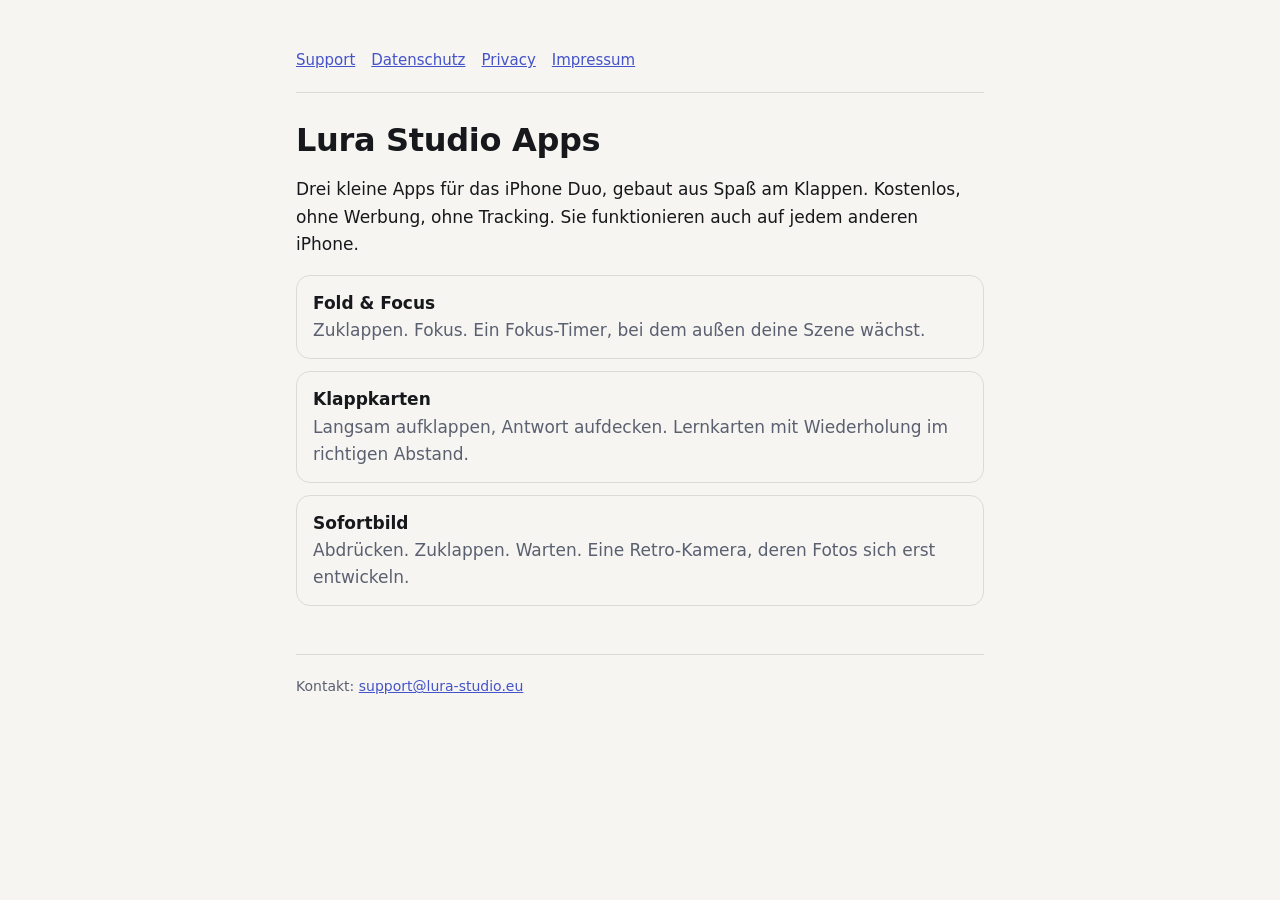
==== index.html @ 1c1b6504 "Rechtsseiten und Support für die Lura Studio Apps" ====
<!doctype html>
<html lang="de">
<head>
<meta charset="utf-8">
<meta name="viewport" content="width=device-width, initial-scale=1">
<title>Lura Studio Apps</title>
<link rel="stylesheet" href="style.css">
</head>
<body>
<main>
<nav><a href="support.html">Support</a><a href="datenschutz.html">Datenschutz</a><a href="privacy.html" lang="en">Privacy</a><a href="impressum.html">Impressum</a></nav>

<h1>Lura Studio Apps</h1>
<p>Drei kleine Apps für das iPhone Duo, gebaut aus Spaß am Klappen. Kostenlos, ohne Werbung, ohne Tracking. Sie funktionieren auch auf jedem anderen iPhone.</p>

<ul class="apps">
<li><strong>Fold &amp; Focus</strong><br><span class="muted">Zuklappen. Fokus. Ein Fokus-Timer, bei dem außen deine Szene wächst.</span></li>
<li><strong>Klappkarten</strong><br><span class="muted">Langsam aufklappen, Antwort aufdecken. Lernkarten mit Wiederholung im richtigen Abstand.</span></li>
<li><strong>Sofortbild</strong><br><span class="muted">Abdrücken. Zuklappen. Warten. Eine Retro-Kamera, deren Fotos sich erst entwickeln.</span></li>
</ul>

<footer>Kontakt: <a href="mailto:support@lura-studio.eu">support@lura-studio.eu</a></footer>
</main>
</body>
</html>
---- style.css ----
:root {
  --bg: #f6f5f2;
  --text: #17181c;
  --muted: #5b6070;
  --line: rgba(23, 24, 28, 0.12);
  --accent: #4453c9;
}
@media (prefers-color-scheme: dark) {
  :root {
    --bg: #0f1013;
    --text: #f1efea;
    --muted: #a3a7b2;
    --line: rgba(241, 239, 234, 0.14);
    --accent: #9aa5ff;
  }
}
* { box-sizing: border-box; }
body {
  margin: 0;
  background: var(--bg);
  color: var(--text);
  font: 17px/1.6 -apple-system, BlinkMacSystemFont, "Segoe UI", system-ui, sans-serif;
}
main { max-width: 720px; margin: 0 auto; padding: 48px 16px 72px; }
h1 { font-size: 2rem; line-height: 1.2; margin: 0 0 8px; letter-spacing: -0.01em; }
h2 { font-size: 1.2rem; margin: 36px 0 8px; }
p, li { color: var(--text); }
.muted { color: var(--muted); }
a { color: var(--accent); }
nav { display: flex; flex-wrap: wrap; gap: 16px; padding-bottom: 20px; margin-bottom: 28px; border-bottom: 1px solid var(--line); font-size: 15px; }
.apps { display: grid; gap: 12px; padding: 0; list-style: none; }
.apps li { padding: 14px 16px; border: 1px solid var(--line); border-radius: 14px; }
footer { margin-top: 48px; padding-top: 20px; border-top: 1px solid var(--line); font-size: 14px; color: var(--muted); }
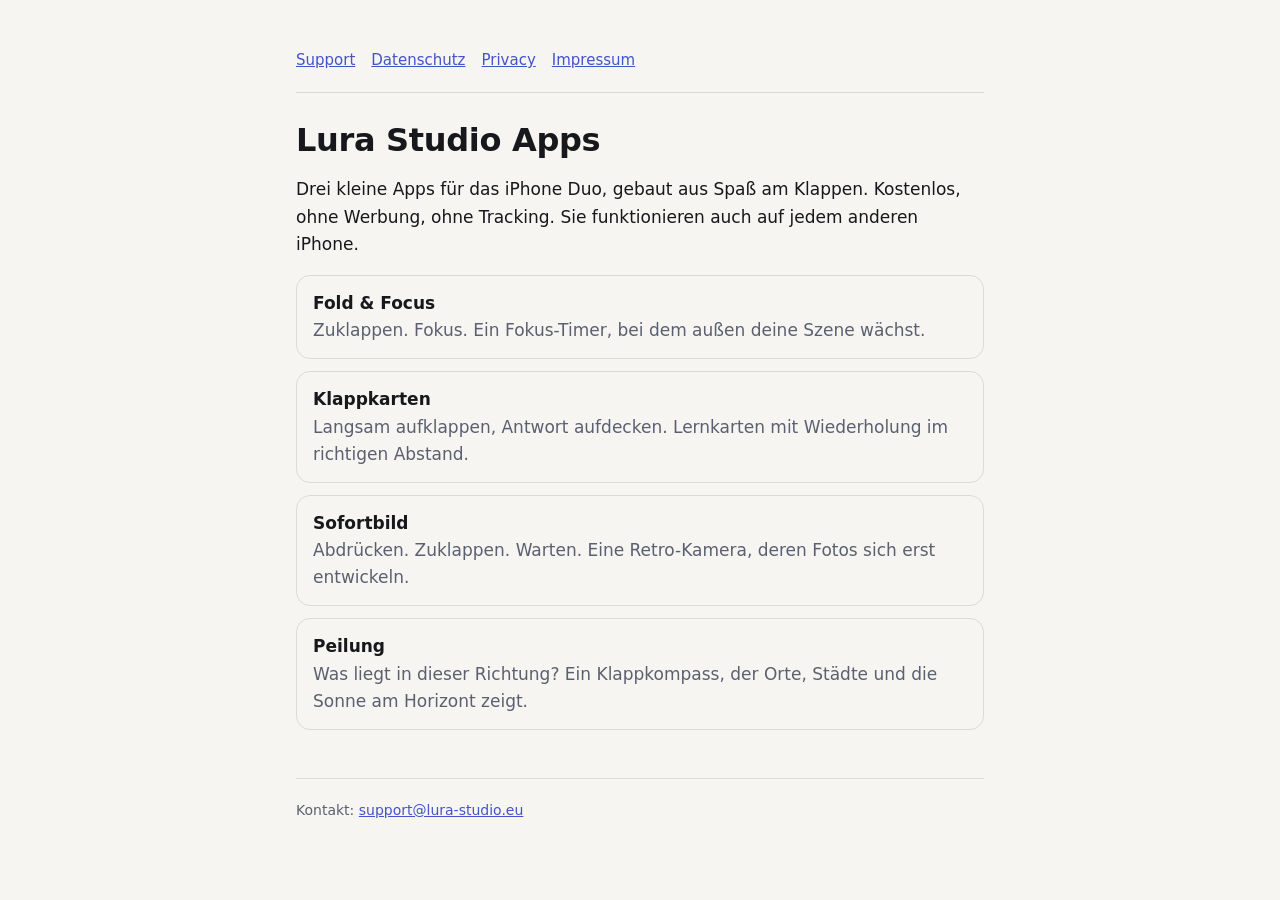
==== commit ddeb2ffb: "Peilung: Datenschutz (Standort), Übersicht und Support Co-Authored-By: Claude Opus 5.5 <noreply@anth" ====
--- a/index.html
+++ b/index.html
@@ -17,6 +17,7 @@
 <li><strong>Fold &amp; Focus</strong><br><span class="muted">Zuklappen. Fokus. Ein Fokus-Timer, bei dem außen deine Szene wächst.</span></li>
 <li><strong>Klappkarten</strong><br><span class="muted">Langsam aufklappen, Antwort aufdecken. Lernkarten mit Wiederholung im richtigen Abstand.</span></li>
 <li><strong>Sofortbild</strong><br><span class="muted">Abdrücken. Zuklappen. Warten. Eine Retro-Kamera, deren Fotos sich erst entwickeln.</span></li>
+<li><strong>Peilung</strong><br><span class="muted">Was liegt in dieser Richtung? Ein Klappkompass, der Orte, Städte und die Sonne am Horizont zeigt.</span></li>
 </ul>
 
 <footer>Kontakt: <a href="mailto:support@lura-studio.eu">support@lura-studio.eu</a></footer>
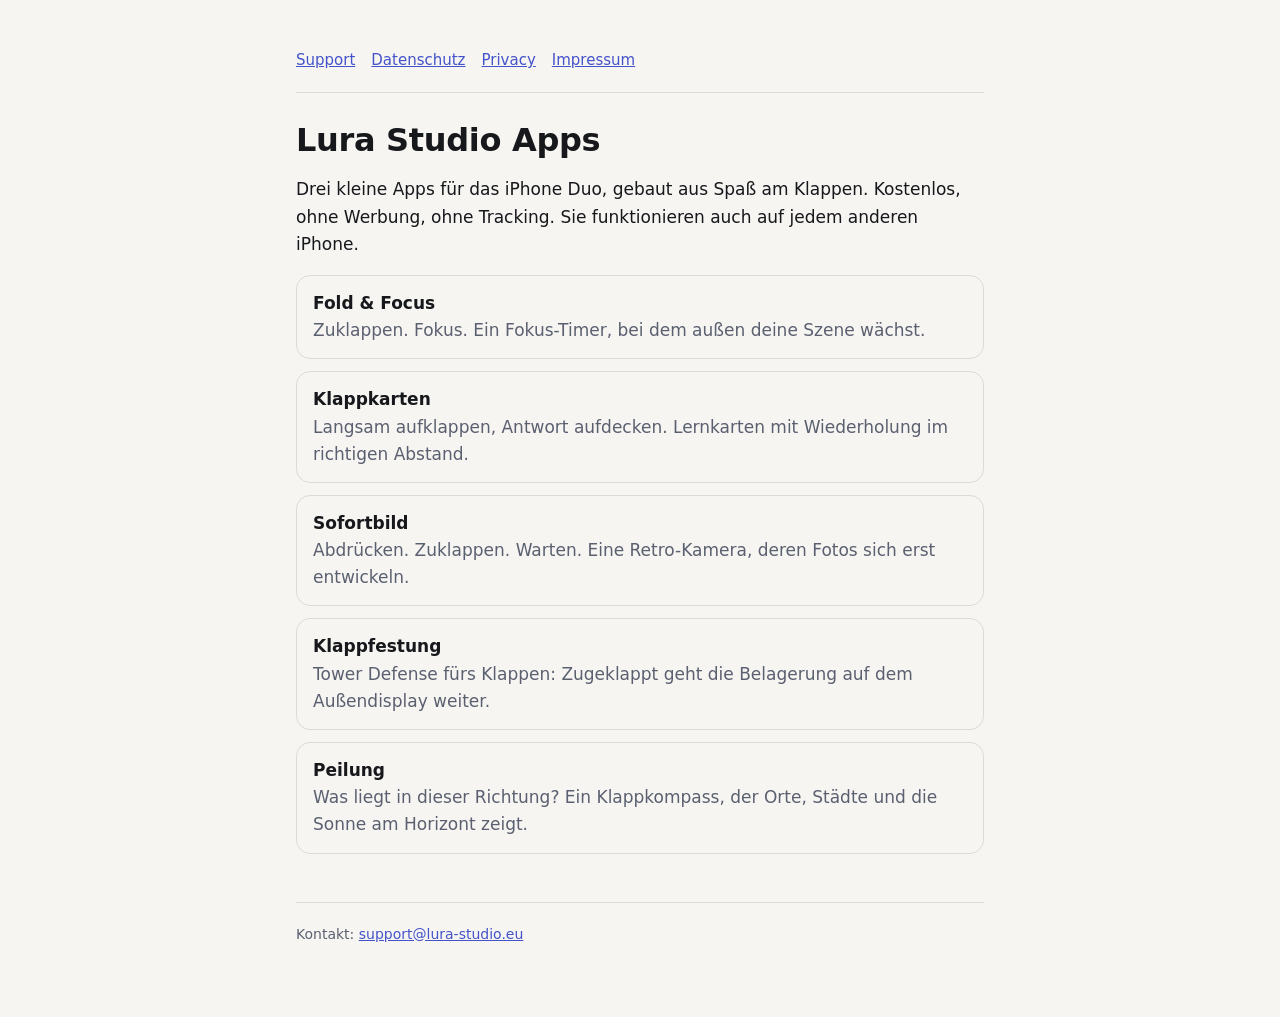
==== commit 11c38466: "Klappfestung: Datenschutz, Übersicht und Support Co-Authored-By: Claude Opus 5.5 <noreply@anthropic." ====
--- a/index.html
+++ b/index.html
@@ -17,6 +17,7 @@
 <li><strong>Fold &amp; Focus</strong><br><span class="muted">Zuklappen. Fokus. Ein Fokus-Timer, bei dem außen deine Szene wächst.</span></li>
 <li><strong>Klappkarten</strong><br><span class="muted">Langsam aufklappen, Antwort aufdecken. Lernkarten mit Wiederholung im richtigen Abstand.</span></li>
 <li><strong>Sofortbild</strong><br><span class="muted">Abdrücken. Zuklappen. Warten. Eine Retro-Kamera, deren Fotos sich erst entwickeln.</span></li>
+<li><strong>Klappfestung</strong><br><span class="muted">Tower Defense fürs Klappen: Zugeklappt geht die Belagerung auf dem Außendisplay weiter.</span></li>
 <li><strong>Peilung</strong><br><span class="muted">Was liegt in dieser Richtung? Ein Klappkompass, der Orte, Städte und die Sonne am Horizont zeigt.</span></li>
 </ul>
 
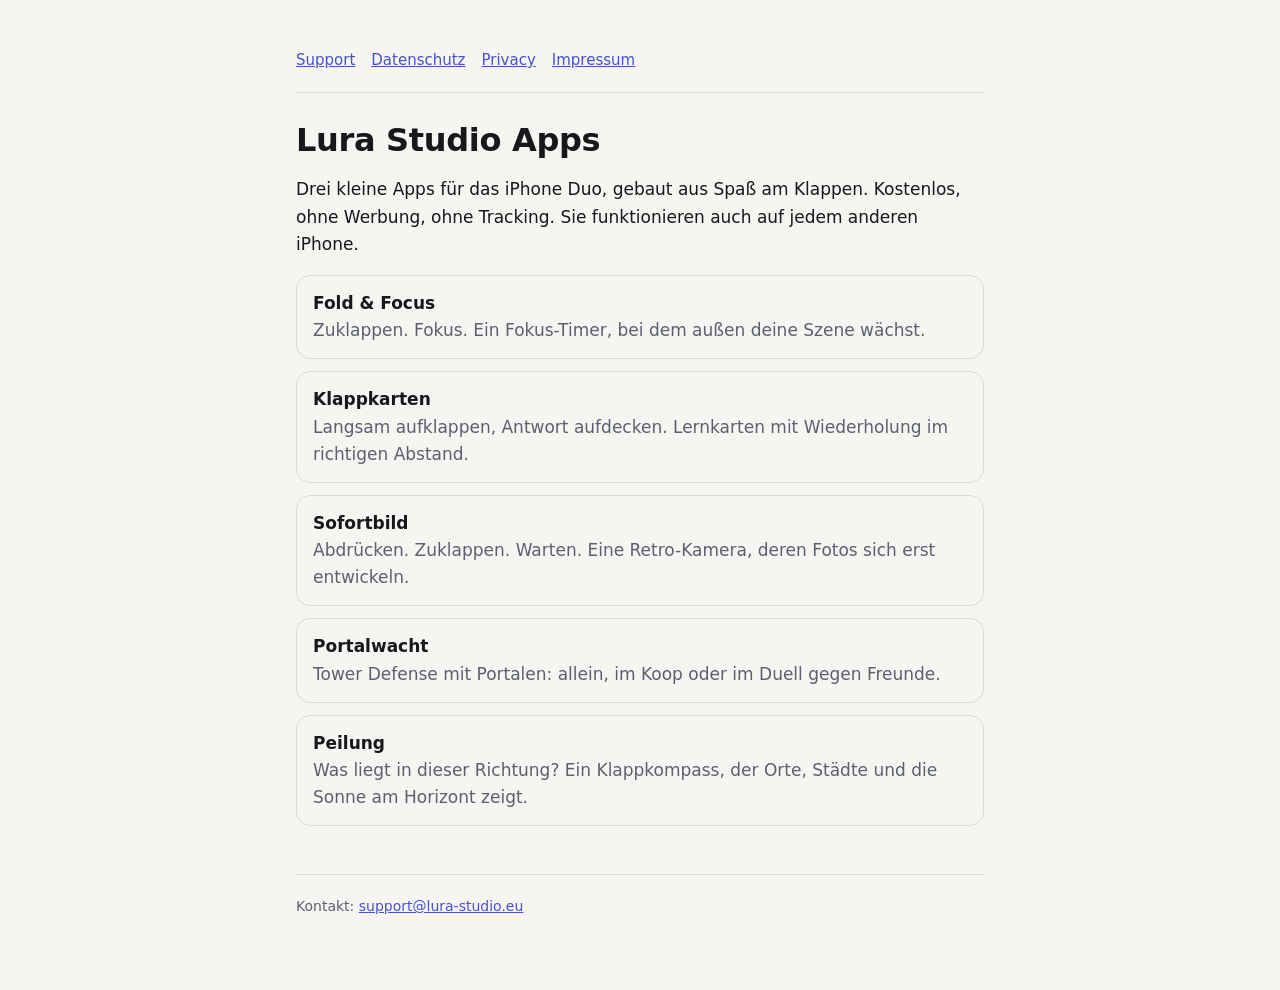
==== commit bfb313a2: "Klappfestung heißt jetzt Portalwacht" ====
--- a/index.html
+++ b/index.html
@@ -17,7 +17,7 @@
 <li><strong>Fold &amp; Focus</strong><br><span class="muted">Zuklappen. Fokus. Ein Fokus-Timer, bei dem außen deine Szene wächst.</span></li>
 <li><strong>Klappkarten</strong><br><span class="muted">Langsam aufklappen, Antwort aufdecken. Lernkarten mit Wiederholung im richtigen Abstand.</span></li>
 <li><strong>Sofortbild</strong><br><span class="muted">Abdrücken. Zuklappen. Warten. Eine Retro-Kamera, deren Fotos sich erst entwickeln.</span></li>
-<li><strong>Klappfestung</strong><br><span class="muted">Tower Defense fürs Klappen: Zugeklappt geht die Belagerung auf dem Außendisplay weiter.</span></li>
+<li><strong>Portalwacht</strong><br><span class="muted">Tower Defense mit Portalen: allein, im Koop oder im Duell gegen Freunde.</span></li>
 <li><strong>Peilung</strong><br><span class="muted">Was liegt in dieser Richtung? Ein Klappkompass, der Orte, Städte und die Sonne am Horizont zeigt.</span></li>
 </ul>
 
